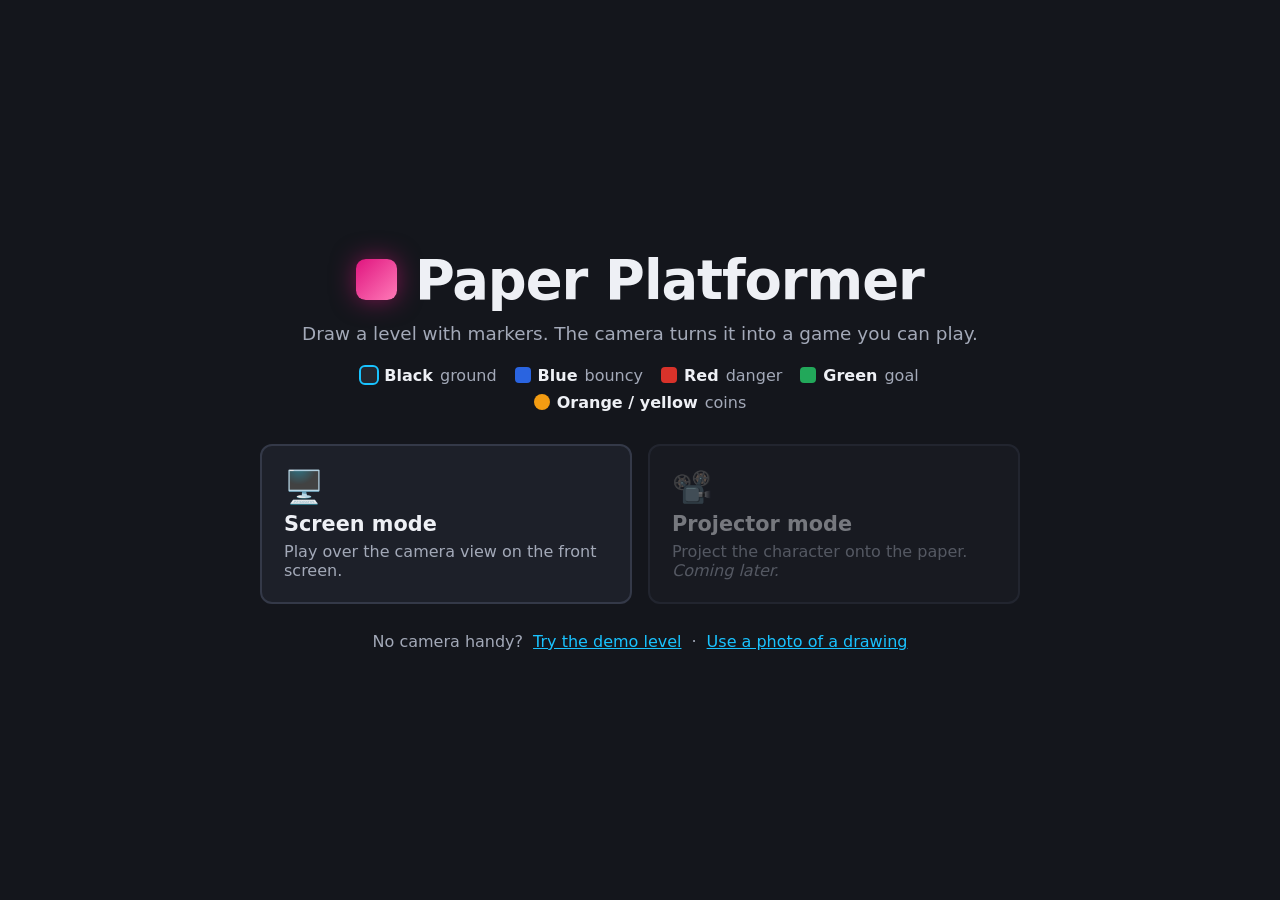
==== index.html @ e4c8898b "Teachable marker colours, lives, and camera rotate/flip - Classify colours by nearest marker hue; "T" ====
<!doctype html>
<html lang="en">
<head>
  <meta charset="utf-8">
  <meta name="viewport" content="width=device-width, initial-scale=1">
  <title>Paper Platformer</title>
  <link rel="icon" href="favicon.svg" type="image/svg+xml">
  <link rel="stylesheet" href="css/style.css">
</head>
<body>

  <!-- ============ START ============ -->
  <section id="start" class="screen active" aria-labelledby="title">
    <div class="start-inner">
      <h1 id="title"><span class="logo" aria-hidden="true"></span> Paper Platformer</h1>
      <p class="lede">Draw a level with markers. The camera turns it into a game you can play.</p>

      <ul class="legend" aria-label="Marker colour key">
        <li><span class="chip solid"></span><b>Black</b> ground</li>
        <li><span class="chip bouncy"></span><b>Blue</b> bouncy</li>
        <li><span class="chip hazard"></span><b>Red</b> danger</li>
        <li><span class="chip goal"></span><b>Green</b> goal</li>
        <li><span class="chip coin"></span><b>Orange / yellow</b> coins</li>
      </ul>

      <div class="mode-cards">
        <button class="mode-card" id="btn-screen">
          <span class="mode-icon" aria-hidden="true">🖥️</span>
          <span class="mode-name">Screen mode</span>
          <span class="mode-desc">Play over the camera view on the front screen.</span>
        </button>
        <button class="mode-card" disabled aria-disabled="true">
          <span class="mode-icon" aria-hidden="true">📽️</span>
          <span class="mode-name">Projector mode</span>
          <span class="mode-desc">Project the character onto the paper. <em>Coming later.</em></span>
        </button>
      </div>

      <div class="alt-sources">
        <span>No camera handy?</span>
        <button class="link" id="btn-demo">Try the demo level</button>
        <span aria-hidden="true">·</span>
        <label class="link" for="photo-input" tabindex="0">Use a photo of a drawing</label>
        <input type="file" id="photo-input" accept="image/*" hidden>
      </div>
    </div>
  </section>

  <!-- ============ SETUP ============ -->
  <section id="setup" class="screen" aria-label="Setup">
    <div class="setup-preview">
      <canvas id="setup-canvas" aria-label="Camera preview. Click the four corners of the paper."></canvas>
      <video id="video" playsinline muted hidden></video>
    </div>
    <aside class="setup-panel">
      <button class="link back" data-goto="start">← Back</button>
      <h2>Set up</h2>

      <div class="step" id="step-camera">
        <h3><span class="num">1</span> Camera</h3>
        <label class="field">Camera
          <select id="camera-select"></select>
        </label>
        <p class="hint">Point the camera straight down at the paper or whiteboard. Even light, no lamp right above.</p>
        <div class="row orient" role="group" aria-label="Camera orientation">
          <button id="btn-rotate" class="secondary" title="Rotate 90°">⟳ Rotate</button>
          <button id="btn-fliph" class="secondary" aria-pressed="false" title="Mirror left–right">⇋ Flip</button>
          <button id="btn-flipv" class="secondary" aria-pressed="false" title="Flip upside down">⇵ Flip</button>
        </div>
        <p class="hint small">Make the preview match what you see when you look at the paper.</p>
        <button id="btn-lock" class="secondary">Lock colours</button>
        <p class="status" id="lock-status" role="status"></p>
      </div>

      <div class="step">
        <h3><span class="num">2</span> Corners</h3>
        <p class="hint">Click the four corners of the drawing area, in any order. Drag a dot to adjust it.</p>
        <p class="corner-count" id="corner-count" role="status">0 of 4 corners</p>
        <div class="row">
          <button id="btn-reset-corners" class="secondary">Clear corners</button>
          <button id="btn-saved-corners" class="secondary" hidden>Use last setup</button>
        </div>
      </div>

      <button id="btn-play" class="primary big" disabled>Start →</button>
    </aside>
  </section>

  <!-- ============ GAME ============ -->
  <section id="play" class="screen" aria-label="Game">
    <div class="stage" id="stage">
      <canvas id="game-canvas" aria-label="Game. In build mode, click to move the start flag."></canvas>
      <div class="toast" id="toast" role="status" aria-live="polite"></div>

      <div class="win" id="win" hidden>
        <div class="win-card" role="dialog" aria-labelledby="win-title">
          <h2 id="win-title">Level complete! 🎉</h2>
          <p class="win-stats" id="win-stats"></p>
          <div class="row center">
            <button id="btn-again" class="primary">↻ <span id="btn-again-label">Play again</span></button>
            <button id="btn-tobuild" class="secondary">✎ Change the level</button>
          </div>
        </div>
      </div>
    </div>

    <div class="toolbar" id="toolbar">
      <button id="btn-mode" class="primary run" title="Enter">▶ Play</button>
      <button id="btn-restart" class="secondary" title="R" hidden>↻ Restart</button>
      <span class="mode-pill" id="mode-pill">BUILD</span>
      <span class="hint-inline" id="hint-inline">Draw, then press Play. Click the paper to move the start flag.</span>

      <div class="spacer"></div>

      <ul class="legend mini" id="legend-mini" aria-label="Detected">
        <li title="Ground"><span class="chip solid"></span><span id="n-solid">0</span></li>
        <li title="Bouncy"><span class="chip bouncy"></span><span id="n-bouncy">0</span></li>
        <li title="Danger"><span class="chip hazard"></span><span id="n-hazard">0</span></li>
        <li title="Goal"><span class="chip goal"></span><span id="n-goal">0</span></li>
        <li title="Coins"><span class="chip coin"></span><span id="n-coin">0</span></li>
      </ul>

      <details class="tune">
        <summary>Tune</summary>
        <div class="tune-panel">
          <label class="slider" title="How dark a line must be to count as ground">Black ink
            <input type="range" id="sens" min="0.4" max="0.9" step="0.01" value="0.62">
          </label>
          <label class="slider" title="How strong a colour must be to count">Colour
            <input type="range" id="sat" min="0.15" max="0.6" step="0.01" value="0.3">
          </label>
          <label class="slider" title="Join small breaks in hand-drawn lines">Join gaps
            <input type="range" id="gap" min="0" max="4" step="1" value="1">
          </label>
          <label class="slider">Lives
            <select id="lives">
              <option value="3" selected>3</option>
              <option value="5">5</option>
              <option value="Infinity">Unlimited</option>
            </select>
          </label>
          <div class="teach">
            <p class="teach-title">Teach colours</p>
            <p class="hint small">Pick a colour, then click something drawn in that marker.</p>
            <div class="teach-grid">
              <button class="secondary teach-btn" data-type="hazard"><span class="chip" data-chip="hazard"></span>Danger</button>
              <button class="secondary teach-btn" data-type="coin"><span class="chip" data-chip="coin"></span>Coins</button>
              <button class="secondary teach-btn" data-type="goal"><span class="chip" data-chip="goal"></span>Goal</button>
              <button class="secondary teach-btn" data-type="bouncy"><span class="chip" data-chip="bouncy"></span>Bouncy</button>
            </div>
            <button class="link" id="btn-reset-colours">Reset to standard colours</button>
          </div>
        </div>
      </details>
      <button id="btn-view" class="secondary" title="C">View: Camera</button>
      <button id="btn-sound" class="secondary" aria-pressed="true" title="M">🔊</button>
      <button id="btn-recal" class="secondary">Recalibrate</button>
      <button id="btn-full" class="secondary" title="F" aria-label="Fullscreen">⛶</button>
    </div>
  </section>

  <script type="module" src="js/main.js"></script>
</body>
</html>
---- css/style.css ----
:root {
  --bg: #14161c;
  --panel: #1d2029;
  --panel-2: #262a35;
  --line: #343948;
  --text: #eef0f5;
  --muted: #a3a9b8;
  --accent: #19c3ff;
  --accent-ink: #032636;
  --run: #2fd27a;
  --run-ink: #052d17;
  --warn: #ffb547;
  --radius: 12px;
  font-family: system-ui, -apple-system, "Segoe UI", Roboto, sans-serif;
}

* { box-sizing: border-box; }
html, body { margin: 0; height: 100%; background: var(--bg); color: var(--text); }
body { overflow: hidden; }

button, select, input { font: inherit; color: inherit; }
button { cursor: pointer; border: 0; border-radius: 10px; padding: 0.6em 1em; background: var(--panel-2); }
button:disabled { opacity: 0.45; cursor: not-allowed; }
button:focus-visible, select:focus-visible, input:focus-visible, label.link:focus-visible {
  outline: 3px solid var(--accent); outline-offset: 2px;
}
.primary { background: var(--accent); color: var(--accent-ink); font-weight: 700; }
.secondary { background: var(--panel-2); border: 1px solid var(--line); }
.secondary:hover:not(:disabled) { border-color: var(--muted); }
.big { width: 100%; padding: 0.9em; font-size: 1.1rem; }
.link { background: none; padding: 0; color: var(--accent); text-decoration: underline; cursor: pointer; }

.screen { display: none; height: 100%; }
.screen.active { display: flex; }

/* ---------- start ---------- */
#start { align-items: center; justify-content: center; padding: 24px 16px; }
.start-inner { max-width: 760px; width: 100%; text-align: center; }
h1 { font-size: clamp(2rem, 5vw, 3.4rem); margin: 0 0 0.2em; letter-spacing: -0.02em; }
.logo {
  display: inline-block; width: 0.75em; height: 0.75em; vertical-align: -0.02em; border-radius: 0.18em;
  background: linear-gradient(135deg, #e0157f, #ff7ab8); box-shadow: 0 0 24px #e0157f88;
}
.lede { color: var(--muted); font-size: 1.15rem; margin: 0 0 1.2em; }
.mode-cards { display: grid; grid-template-columns: repeat(auto-fit, minmax(240px, 1fr)); gap: 16px; }
.mode-card {
  display: flex; flex-direction: column; align-items: flex-start; gap: 6px; text-align: left;
  padding: 22px; background: var(--panel); border: 2px solid var(--line); border-radius: var(--radius);
}
.mode-card:hover:not(:disabled) { border-color: var(--accent); }
.mode-icon { font-size: 2rem; }
.mode-name { font-size: 1.3rem; font-weight: 700; }
.mode-desc { color: var(--muted); }
.alt-sources { margin-top: 28px; color: var(--muted); display: flex; gap: 10px; justify-content: center; flex-wrap: wrap; }

/* ---------- setup ---------- */
#setup { flex-direction: row; }
.setup-preview { flex: 1; display: flex; align-items: center; justify-content: center; padding: 16px; min-width: 0; }
#setup-canvas { max-width: 100%; max-height: 100%; border-radius: 8px; cursor: crosshair; background: #000; }
.setup-panel {
  width: 340px; flex-shrink: 0; background: var(--panel); border-left: 1px solid var(--line);
  padding: 20px; overflow-y: auto; display: flex; flex-direction: column; gap: 14px;
}
.setup-panel h2 { margin: 0; }
.back { align-self: flex-start; }
.step { background: var(--panel-2); border-radius: var(--radius); padding: 14px; }
.step h3 { margin: 0 0 8px; font-size: 1rem; display: flex; align-items: center; gap: 8px; }
.num { display: inline-grid; place-items: center; width: 24px; height: 24px; border-radius: 50%;
  background: var(--accent); color: var(--accent-ink); font-size: 0.85rem; }
.hint { color: var(--muted); font-size: 0.92rem; margin: 6px 0 10px; }
.field { display: flex; flex-direction: column; gap: 4px; font-size: 0.9rem; color: var(--muted); }
select { background: var(--bg); border: 1px solid var(--line); border-radius: 8px; padding: 0.5em; }
.status { font-size: 0.88rem; color: var(--muted); min-height: 1.2em; margin: 8px 0 0; }
.status.ok { color: var(--run); }
.status.warn { color: var(--warn); }
.corner-count { font-weight: 700; margin: 0 0 10px; }
.row { display: flex; gap: 8px; flex-wrap: wrap; }
#btn-play { margin-top: auto; }

@media (max-width: 800px) {
  #setup { flex-direction: column; }
  .setup-panel { width: 100%; border-left: 0; border-top: 1px solid var(--line); max-height: 50%; }
}

/* ---------- play ---------- */
#play { flex-direction: column; }
.stage { flex: 1; position: relative; min-height: 0; display: flex; align-items: center; justify-content: center; }
#game-canvas { display: block; cursor: crosshair; }
.toast {
  position: absolute; top: 20px; left: 50%; transform: translateX(-50%);
  background: #000c; color: #fff; padding: 10px 18px; border-radius: 999px; font-size: 1.15rem;
  opacity: 0; transition: opacity 0.25s; pointer-events: none;
}
.toast.show { opacity: 1; }

.toolbar {
  display: flex; align-items: center; gap: 10px; flex-wrap: wrap;
  padding: 10px 14px; background: var(--panel); border-top: 1px solid var(--line);
  transition: opacity 0.3s;
}
.toolbar.hidden { opacity: 0; pointer-events: none; }
.run { min-width: 120px; font-size: 1.1rem; background: var(--run); color: var(--run-ink); }
.run.stop { background: var(--warn); color: #3a2500; }
.mode-pill { font-weight: 800; font-size: 0.8rem; letter-spacing: 0.1em; padding: 4px 10px; border-radius: 999px;
  background: var(--accent); color: var(--accent-ink); }
.mode-pill.running { background: var(--run); color: var(--run-ink); }
.shape-count { color: var(--muted); font-size: 0.92rem; }
.spacer { flex: 1; }
.slider { display: flex; align-items: center; gap: 6px; color: var(--muted); font-size: 0.9rem; }
.slider input { width: 110px; accent-color: var(--accent); }

:fullscreen .toolbar { position: absolute; bottom: 0; left: 0; right: 0; background: #1d2029e6; }

/* ---------- colour key ---------- */
.legend { list-style: none; padding: 0; margin: 0 0 2em; display: flex; flex-wrap: wrap; gap: 8px 18px; justify-content: center; }
.legend li { display: flex; align-items: center; gap: 7px; color: var(--muted); }
.legend b { color: var(--text); }
.chip { width: 16px; height: 16px; border-radius: 4px; display: inline-block; flex-shrink: 0; }
.chip.solid { background: #23262e; outline: 2px solid #19c3ff; }
.chip.bouncy { background: #2a64e0; }
.chip.hazard { background: #d8322a; }
.chip.goal { background: #22a85a; }
.chip.coin { background: #f39c12; border-radius: 50%; }
.legend.mini { margin: 0; gap: 10px; }
.legend.mini li { font-variant-numeric: tabular-nums; font-size: 0.9rem; }
.legend.mini .chip { width: 12px; height: 12px; }

.hint-inline { color: var(--muted); font-size: 0.9rem; }
.tune { position: relative; }
.tune summary { cursor: pointer; list-style: none; padding: 0.6em 1em; border: 1px solid var(--line); border-radius: 10px; background: var(--panel-2); }
.tune summary::-webkit-details-marker { display: none; }
.tune-panel { position: absolute; bottom: calc(100% + 8px); right: 0; background: var(--panel); border: 1px solid var(--line);
  border-radius: var(--radius); padding: 14px; display: flex; flex-direction: column; gap: 12px; z-index: 5; min-width: 260px; }
.tune-panel .slider { justify-content: space-between; }

/* ---------- win card ---------- */
.win { position: absolute; inset: 0; display: grid; place-items: center; background: #0006; }
.win[hidden] { display: none; }
.win-card { background: var(--panel); border: 2px solid #2ecc71; border-radius: 18px; padding: 26px 30px; text-align: center;
  box-shadow: 0 10px 50px #0008; max-width: 90%; animation: pop 0.35s cubic-bezier(.2,1.6,.4,1); }
.win-card h2 { margin: 0 0 8px; font-size: 2rem; }
.win-stats { color: var(--muted); font-size: 1.15rem; margin: 0 0 18px; }
.row.center { justify-content: center; }
@keyframes pop { from { transform: scale(0.6); opacity: 0; } to { transform: scale(1); opacity: 1; } }

@media (max-width: 1100px) { .hint-inline { display: none; } }
@media (prefers-reduced-motion: reduce) { .win-card { animation: none; } }

.hint.small { font-size: 0.82rem; margin: 6px 0 10px; }
.orient button { padding: 0.5em 0.75em; }
.orient button[aria-pressed="true"] { border-color: var(--accent); color: var(--accent); }
.tune-panel select { background: var(--bg); border: 1px solid var(--line); border-radius: 8px; padding: 0.3em 0.5em; }
.teach { border-top: 1px solid var(--line); padding-top: 10px; }
.teach-title { margin: 0; font-weight: 700; color: var(--text); font-size: 0.92rem; }
.teach-grid { display: grid; grid-template-columns: 1fr 1fr; gap: 6px; margin-bottom: 8px; }
.teach-btn { display: flex; align-items: center; gap: 6px; padding: 0.45em 0.6em; font-size: 0.88rem; }
.teach-btn.active { border-color: var(--accent); box-shadow: 0 0 0 2px var(--accent); }
.win-card.over { border-color: #ff3b30; }
#game-canvas.teaching { cursor: copy; }
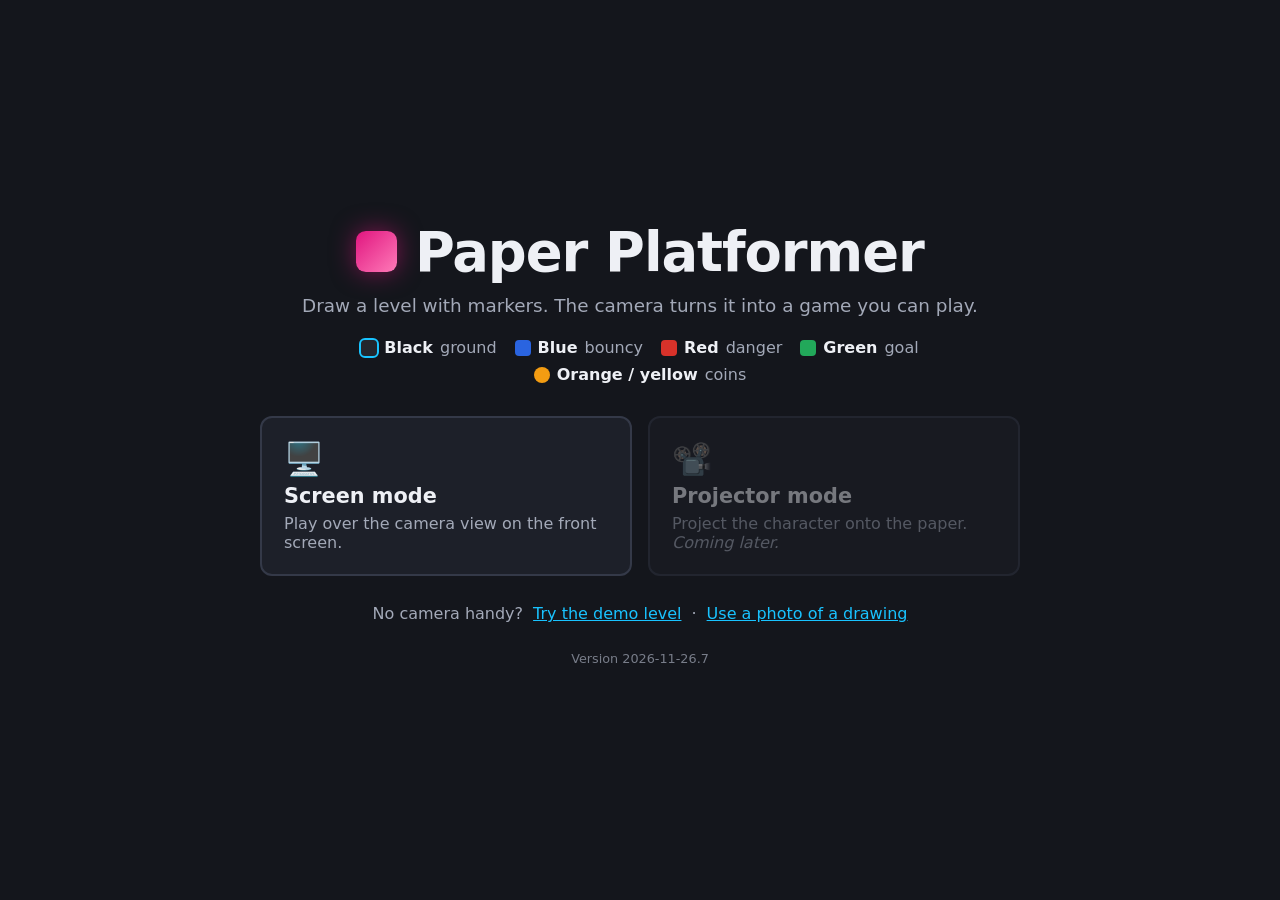
==== commit 5220fe9f: "Cap trampoline bounces at the maximum height; show version on start screen A bounce can never rise a" ====
--- a/index.html
+++ b/index.html
@@ -43,6 +43,7 @@
         <label class="link" for="photo-input" tabindex="0">Use a photo of a drawing</label>
         <input type="file" id="photo-input" accept="image/*" hidden>
       </div>
+      <p class="version" id="version"></p>
     </div>
   </section>
 
@@ -92,6 +93,27 @@
       <canvas id="game-canvas" aria-label="Game. In build mode, click to move the start flag."></canvas>
       <div class="toast" id="toast" role="status" aria-live="polite"></div>
 
+      <div class="fix-panel" id="fix-panel" hidden>
+        <p><b>Fix colours.</b> Click anything the camera got wrong, then choose what it should be.</p>
+        <p class="hint small" id="fix-count">No fixes yet.</p>
+        <div class="row">
+          <button id="btn-fix-undo" class="secondary" disabled>↶ Undo</button>
+          <button id="btn-fix-reset" class="secondary" disabled>Reset all</button>
+          <button id="btn-fix-done" class="primary">Done</button>
+        </div>
+      </div>
+
+      <div class="fix-menu" id="fix-menu" role="menu" hidden>
+        <p class="fix-menu-title" id="fix-menu-title">This should be…</p>
+        <button role="menuitem" data-type="solid"><span class="chip solid"></span>Ground</button>
+        <button role="menuitem" data-type="bouncy"><span class="chip bouncy"></span>Bouncy</button>
+        <button role="menuitem" data-type="hazard"><span class="chip hazard"></span>Danger</button>
+        <button role="menuitem" data-type="goal"><span class="chip goal"></span>Goal</button>
+        <button role="menuitem" data-type="coin"><span class="chip coin"></span>Coin</button>
+        <button role="menuitem" data-type="ignore"><span class="chip ignore"></span>Ignore (not part of the game)</button>
+        <button class="fix-cancel" data-type="cancel">Cancel</button>
+      </div>
+
       <div class="win" id="win" hidden>
         <div class="win-card" role="dialog" aria-labelledby="win-title">
           <h2 id="win-title">Level complete! 🎉</h2>
@@ -120,14 +142,15 @@
         <li title="Coins"><span class="chip coin"></span><span id="n-coin">0</span></li>
       </ul>
 
+      <button id="btn-fix" class="secondary" aria-pressed="false" title="Click mistakes to correct colours">🎨 Fix colours</button>
       <details class="tune">
         <summary>Tune</summary>
         <div class="tune-panel">
           <label class="slider" title="How dark a line must be to count as ground">Black ink
             <input type="range" id="sens" min="0.4" max="0.9" step="0.01" value="0.62">
           </label>
-          <label class="slider" title="How strong a colour must be to count">Colour
-            <input type="range" id="sat" min="0.15" max="0.6" step="0.01" value="0.3">
+          <label class="slider" title="How close a colour must be to a known marker colour">Colour match
+            <input type="range" id="match" min="35" max="130" step="1" value="70">
           </label>
           <label class="slider" title="Join small breaks in hand-drawn lines">Join gaps
             <input type="range" id="gap" min="0" max="4" step="1" value="1">
@@ -139,22 +162,11 @@
               <option value="Infinity">Unlimited</option>
             </select>
           </label>
-          <div class="teach">
-            <p class="teach-title">Teach colours</p>
-            <p class="hint small">Pick a colour, then click something drawn in that marker.</p>
-            <div class="teach-grid">
-              <button class="secondary teach-btn" data-type="hazard"><span class="chip" data-chip="hazard"></span>Danger</button>
-              <button class="secondary teach-btn" data-type="coin"><span class="chip" data-chip="coin"></span>Coins</button>
-              <button class="secondary teach-btn" data-type="goal"><span class="chip" data-chip="goal"></span>Goal</button>
-              <button class="secondary teach-btn" data-type="bouncy"><span class="chip" data-chip="bouncy"></span>Bouncy</button>
-            </div>
-            <button class="link" id="btn-reset-colours">Reset to standard colours</button>
-          </div>
         </div>
       </details>
       <button id="btn-view" class="secondary" title="C">View: Camera</button>
       <button id="btn-sound" class="secondary" aria-pressed="true" title="M">🔊</button>
-      <button id="btn-recal" class="secondary">Recalibrate</button>
+      <button id="btn-recal" class="secondary" title="Camera and corners">⚙ Setup</button>
       <button id="btn-full" class="secondary" title="F" aria-label="Fullscreen">⛶</button>
     </div>
   </section>
--- a/css/style.css
+++ b/css/style.css
@@ -143,17 +143,27 @@
 .row.center { justify-content: center; }
 @keyframes pop { from { transform: scale(0.6); opacity: 0; } to { transform: scale(1); opacity: 1; } }
 
-@media (max-width: 1100px) { .hint-inline { display: none; } }
+@media (max-width: 1500px) { .hint-inline { display: none; } }
+@media (max-width: 1100px) { .legend.mini { display: none; } }
 @media (prefers-reduced-motion: reduce) { .win-card { animation: none; } }
 
 .hint.small { font-size: 0.82rem; margin: 6px 0 10px; }
 .orient button { padding: 0.5em 0.75em; }
 .orient button[aria-pressed="true"] { border-color: var(--accent); color: var(--accent); }
 .tune-panel select { background: var(--bg); border: 1px solid var(--line); border-radius: 8px; padding: 0.3em 0.5em; }
-.teach { border-top: 1px solid var(--line); padding-top: 10px; }
-.teach-title { margin: 0; font-weight: 700; color: var(--text); font-size: 0.92rem; }
-.teach-grid { display: grid; grid-template-columns: 1fr 1fr; gap: 6px; margin-bottom: 8px; }
-.teach-btn { display: flex; align-items: center; gap: 6px; padding: 0.45em 0.6em; font-size: 0.88rem; }
-.teach-btn.active { border-color: var(--accent); box-shadow: 0 0 0 2px var(--accent); }
 .win-card.over { border-color: #ff3b30; }
-#game-canvas.teaching { cursor: copy; }
+#game-canvas.fixing { cursor: crosshair; }
+#btn-fix[aria-pressed="true"] { border-color: var(--accent); color: var(--accent); }
+.chip.ignore { background: repeating-linear-gradient(45deg, #888 0 3px, #ddd 3px 6px); }
+.fix-panel { position: absolute; top: 16px; right: 16px; width: 290px; background: var(--panel); border: 2px solid var(--accent);
+  border-radius: var(--radius); padding: 12px 14px; box-shadow: 0 8px 30px #0007; }
+.fix-panel p { margin: 0 0 6px; font-size: 0.92rem; }
+.fix-panel[hidden], .fix-menu[hidden] { display: none; }
+.fix-menu { position: absolute; z-index: 10; background: var(--panel); border: 1px solid var(--line); border-radius: var(--radius);
+  padding: 8px; display: flex; flex-direction: column; gap: 4px; min-width: 230px; box-shadow: 0 10px 40px #0009; }
+.fix-menu-title { margin: 2px 6px 6px; font-size: 0.85rem; color: var(--muted); }
+.fix-menu button { display: flex; align-items: center; gap: 10px; text-align: left; background: transparent; padding: 0.5em 0.6em; }
+.fix-menu button:hover, .fix-menu button:focus-visible { background: var(--panel-2); }
+.fix-menu button.current { outline: 1px dashed var(--muted); }
+.fix-menu .fix-cancel { color: var(--muted); justify-content: center; }
+.version { margin-top: 28px; color: var(--muted); font-size: 0.8rem; opacity: 0.7; }
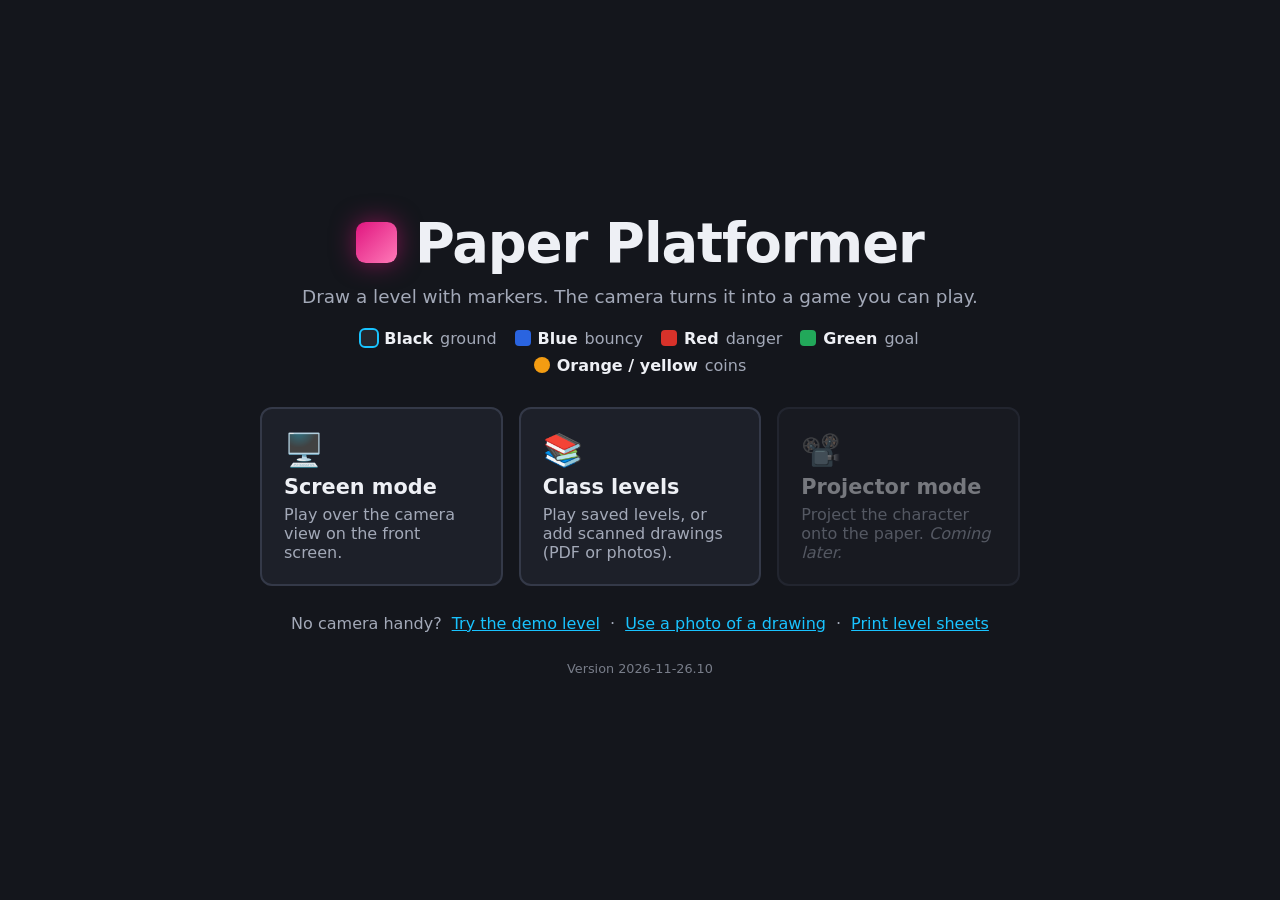
==== commit 9d460b64: "Class levels: save from the camera, add scanned PDFs and photos - Class levels library stored in the" ====
--- a/index.html
+++ b/index.html
@@ -29,6 +29,11 @@
           <span class="mode-name">Screen mode</span>
           <span class="mode-desc">Play over the camera view on the front screen.</span>
         </button>
+        <button class="mode-card" id="btn-library">
+          <span class="mode-icon" aria-hidden="true">📚</span>
+          <span class="mode-name">Class levels</span>
+          <span class="mode-desc">Play saved levels, or add scanned drawings (PDF or photos).</span>
+        </button>
         <button class="mode-card" disabled aria-disabled="true">
           <span class="mode-icon" aria-hidden="true">📽️</span>
           <span class="mode-name">Projector mode</span>
@@ -41,6 +46,8 @@
         <button class="link" id="btn-demo">Try the demo level</button>
         <span aria-hidden="true">·</span>
         <label class="link" for="photo-input" tabindex="0">Use a photo of a drawing</label>
+        <span aria-hidden="true">·</span>
+        <a class="link" href="template.html" target="_blank" rel="noopener">Print level sheets</a>
         <input type="file" id="photo-input" accept="image/*" hidden>
       </div>
       <p class="version" id="version"></p>
@@ -75,9 +82,10 @@
 
       <div class="step">
         <h3><span class="num">2</span> Corners</h3>
-        <p class="hint">Click the four corners of the drawing area, in any order. Drag a dot to adjust it.</p>
+        <p class="hint">Using the printed level sheet? Press <b>Find corner marks</b>. Otherwise click the four corners of the drawing area, in any order, and drag a dot to adjust it.</p>
         <p class="corner-count" id="corner-count" role="status">0 of 4 corners</p>
         <div class="row">
+          <button id="btn-find-marks" class="secondary" title="Use the black corner squares on the printed level sheet">🔍 Find corner marks</button>
           <button id="btn-reset-corners" class="secondary">Clear corners</button>
           <button id="btn-saved-corners" class="secondary" hidden>Use last setup</button>
         </div>
@@ -85,6 +93,30 @@
 
       <button id="btn-play" class="primary big" disabled>Start →</button>
     </aside>
+  </section>
+
+  <!-- ============ LIBRARY ============ -->
+  <section id="library" class="screen" aria-labelledby="lib-title">
+    <div class="lib-inner">
+      <header class="lib-head">
+        <button class="link back" data-goto="start">← Back</button>
+        <h2 id="lib-title">Class levels</h2>
+        <div class="lib-actions">
+          <label class="primary btn" for="scan-input" tabindex="0">＋ Add scans (PDF or photos)</label>
+          <input type="file" id="scan-input" accept="application/pdf,image/*" multiple hidden>
+          <a class="secondary btn" href="template.html" target="_blank" rel="noopener">🖨 Print level sheets</a>
+          <button id="btn-export" class="secondary">⬇ Export library</button>
+          <label class="secondary btn" for="lib-file-input" tabindex="0">⬆ Import library file</label>
+          <input type="file" id="lib-file-input" accept=".json,application/json" hidden>
+        </div>
+      </header>
+      <p class="lib-note">Levels are saved in this browser on this computer. Use <b>Export library</b> to copy them to Google Drive or Classroom, and <b>Import library file</b> on another computer.</p>
+      <div class="lib-empty" id="lib-empty" hidden>
+        <p><b>No levels yet.</b></p>
+        <p>Save a level from the camera (the 💾 <b>Save level</b> button while building), or add scans: print the level sheets, let the class draw, scan the pile on the photocopier as one PDF, and add it here.</p>
+      </div>
+      <ul class="lib-grid" id="lib-grid"></ul>
+    </div>
   </section>
 
   <!-- ============ GAME ============ -->
@@ -130,6 +162,11 @@
       <button id="btn-mode" class="primary run" title="Enter">▶ Play</button>
       <button id="btn-restart" class="secondary" title="R" hidden>↻ Restart</button>
       <span class="mode-pill" id="mode-pill">BUILD</span>
+      <div class="level-nav" id="level-nav" hidden>
+        <button id="btn-prev-level" class="secondary" title="Previous level (PageUp)" aria-label="Previous level">◀</button>
+        <span class="level-name" id="level-name"></span>
+        <button id="btn-next-level" class="secondary" title="Next level (PageDown)" aria-label="Next level">▶</button>
+      </div>
       <span class="hint-inline" id="hint-inline">Draw, then press Play. Click the paper to move the start flag.</span>
 
       <div class="spacer"></div>
@@ -142,6 +179,8 @@
         <li title="Coins"><span class="chip coin"></span><span id="n-coin">0</span></li>
       </ul>
 
+      <button id="btn-save" class="secondary" title="Save this level to Class levels">💾 Save</button>
+      <button id="btn-levels" class="secondary" title="Class levels">📚</button>
       <button id="btn-fix" class="secondary" aria-pressed="false" title="Click mistakes to correct colours">🎨 Fix colours</button>
       <details class="tune">
         <summary>Tune</summary>
@@ -171,6 +210,33 @@
     </div>
   </section>
 
+  <!-- Save level dialog -->
+  <dialog id="save-dialog" class="dlg">
+    <form method="dialog" id="save-form">
+      <h2>Save level</h2>
+      <label class="field">Level name (e.g. the student's name)
+        <input type="text" id="save-name" maxlength="80" required autocomplete="off">
+      </label>
+      <p class="hint small">Saves the drawing and the start flag to Class levels on this computer.</p>
+      <div class="row end">
+        <button value="cancel" class="secondary" formnovalidate>Cancel</button>
+        <button value="new" id="save-as-new" class="secondary" hidden>Save as new</button>
+        <button value="save" id="save-ok" class="primary">Save</button>
+      </div>
+    </form>
+  </dialog>
+
+  <!-- Import review -->
+  <dialog id="import-dialog" class="dlg wide">
+    <h2>Add scanned levels</h2>
+    <p class="hint" id="import-status" role="status">Reading files…</p>
+    <ul class="import-list" id="import-list"></ul>
+    <div class="row end">
+      <button id="import-cancel" class="secondary">Cancel</button>
+      <button id="import-ok" class="primary" disabled>Add levels</button>
+    </div>
+  </dialog>
+
   <script type="module" src="js/main.js"></script>
 </body>
 </html>
--- a/css/style.css
+++ b/css/style.css
@@ -15,6 +15,7 @@
 }
 
 * { box-sizing: border-box; }
+[hidden] { display: none !important; }
 html, body { margin: 0; height: 100%; background: var(--bg); color: var(--text); }
 body { overflow: hidden; }
 
@@ -144,7 +145,8 @@
 @keyframes pop { from { transform: scale(0.6); opacity: 0; } to { transform: scale(1); opacity: 1; } }
 
 @media (max-width: 1500px) { .hint-inline { display: none; } }
-@media (max-width: 1100px) { .legend.mini { display: none; } }
+@media (max-width: 1450px) { .legend.mini { display: none; } }
+@media (max-width: 1100px) { .level-name { max-width: 120px; } }
 @media (prefers-reduced-motion: reduce) { .win-card { animation: none; } }
 
 .hint.small { font-size: 0.82rem; margin: 6px 0 10px; }
@@ -167,3 +169,48 @@
 .fix-menu button.current { outline: 1px dashed var(--muted); }
 .fix-menu .fix-cancel { color: var(--muted); justify-content: center; }
 .version { margin-top: 28px; color: var(--muted); font-size: 0.8rem; opacity: 0.7; }
+
+/* ---------- library ---------- */
+#library { overflow-y: auto; }
+.lib-inner { max-width: 1200px; margin: 0 auto; padding: 20px 16px 40px; width: 100%; }
+.lib-head { display: flex; align-items: center; gap: 16px; flex-wrap: wrap; }
+.lib-head h2 { margin: 0; font-size: 1.6rem; }
+.lib-actions { display: flex; gap: 8px; flex-wrap: wrap; margin-left: auto; }
+.btn { display: inline-flex; align-items: center; border-radius: 10px; padding: 0.6em 1em; cursor: pointer; text-decoration: none; color: inherit; font-size: 1rem; }
+.btn.primary { color: var(--accent-ink); }
+.lib-note { color: var(--muted); font-size: 0.92rem; margin: 12px 0 18px; }
+.lib-empty { background: var(--panel); border: 1px dashed var(--line); border-radius: var(--radius); padding: 18px 20px; color: var(--muted); }
+.lib-empty b { color: var(--text); }
+.lib-grid { list-style: none; padding: 0; margin: 0; display: grid; grid-template-columns: repeat(auto-fill, minmax(240px, 1fr)); gap: 14px; }
+.lib-card { background: var(--panel); border: 1px solid var(--line); border-radius: var(--radius); overflow: hidden; display: flex; flex-direction: column; }
+.lib-card .thumb { aspect-ratio: 1000 / 707; background: #fff; cursor: pointer; border: 0; padding: 0; border-radius: 0; display: block; width: 100%; }
+.lib-card .thumb img { width: 100%; height: 100%; object-fit: cover; display: block; }
+.lib-card .meta { padding: 10px 12px 4px; }
+.lib-card .name { font-weight: 700; overflow-wrap: anywhere; }
+.lib-card .date { color: var(--muted); font-size: 0.82rem; }
+.lib-card .acts { display: flex; gap: 6px; padding: 8px 12px 12px; margin-top: auto; }
+.lib-card .acts button { padding: 0.45em 0.7em; font-size: 0.9rem; }
+.lib-card .acts .play { flex: 1; }
+
+.level-nav { display: flex; align-items: center; gap: 6px; }
+.level-nav[hidden] { display: none; }
+.level-nav button { padding: 0.45em 0.7em; }
+.level-name { font-weight: 700; max-width: 220px; overflow: hidden; text-overflow: ellipsis; white-space: nowrap; }
+
+/* ---------- dialogs ---------- */
+.dlg { background: var(--panel); color: var(--text); border: 1px solid var(--line); border-radius: 16px; padding: 20px 22px; width: min(440px, 92vw); }
+.dlg.wide { width: min(980px, 94vw); max-height: 90vh; }
+.dlg::backdrop { background: #0009; }
+.dlg h2 { margin: 0 0 12px; }
+.dlg input[type="text"] { background: var(--bg); border: 1px solid var(--line); border-radius: 8px; padding: 0.55em 0.7em; color: var(--text); font-size: 1rem; }
+.row.end { justify-content: flex-end; margin-top: 14px; }
+.import-list { list-style: none; padding: 0; margin: 0; display: grid; grid-template-columns: repeat(auto-fill, minmax(220px, 1fr)); gap: 12px; max-height: 60vh; overflow-y: auto; }
+.import-item { background: var(--panel-2); border: 1px solid var(--line); border-radius: var(--radius); padding: 8px; display: flex; flex-direction: column; gap: 6px; }
+.import-item.skip { opacity: 0.45; }
+.import-item canvas { width: 100%; aspect-ratio: 1000 / 707; background: #fff; border-radius: 6px; display: block; }
+.import-item input[type="text"] { width: 100%; font-size: 0.92rem; padding: 0.4em 0.5em; }
+.import-item .badge { font-size: 0.8rem; color: var(--run); }
+.import-item .badge.warn { color: var(--warn); }
+.import-item .row { gap: 6px; }
+.import-item .row button, .import-item .row label { font-size: 0.85rem; padding: 0.35em 0.6em; }
+.import-item label.inc { display: flex; align-items: center; gap: 6px; color: var(--muted); margin-left: auto; }
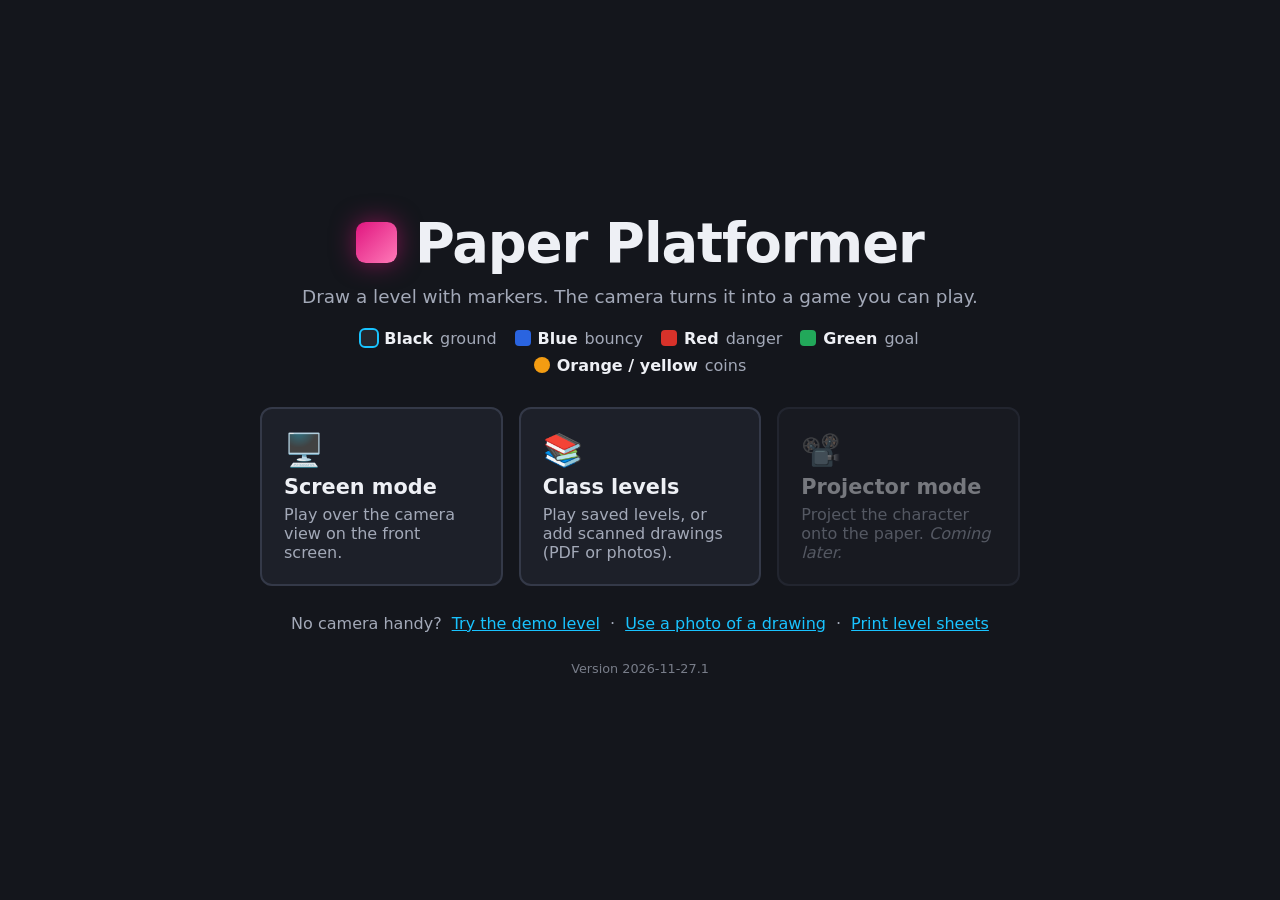
==== commit 0f0b88f9: "Phones and tablets: on-screen D-pad and A/B buttons, responsive layout - Touch controls with multi-t" ====
--- a/index.html
+++ b/index.html
@@ -2,9 +2,14 @@
 <html lang="en">
 <head>
   <meta charset="utf-8">
-  <meta name="viewport" content="width=device-width, initial-scale=1">
+  <meta name="viewport" content="width=device-width, initial-scale=1, viewport-fit=cover">
+  <meta name="theme-color" content="#14161c">
+  <meta name="mobile-web-app-capable" content="yes">
+  <meta name="apple-mobile-web-app-capable" content="yes">
+  <meta name="apple-mobile-web-app-status-bar-style" content="black-translucent">
   <title>Paper Platformer</title>
   <link rel="icon" href="favicon.svg" type="image/svg+xml">
+  <link rel="manifest" href="manifest.webmanifest">
   <link rel="stylesheet" href="css/style.css">
 </head>
 <body>
@@ -125,6 +130,19 @@
       <canvas id="game-canvas" aria-label="Game. In build mode, click to move the start flag."></canvas>
       <div class="toast" id="toast" role="status" aria-live="polite"></div>
 
+      <!-- On-screen controls for phones, tablets and touch panels -->
+      <div class="touch" id="touch" aria-hidden="true">
+        <div class="dpad" id="dpad">
+          <span class="dp up">▲</span><span class="dp left">◀</span>
+          <span class="dp right">▶</span><span class="dp down">▼</span>
+          <span class="thumb" id="dpad-thumb"></span>
+        </div>
+        <div class="ab">
+          <button class="tbtn b" id="tb-b" tabindex="-1">B</button>
+          <button class="tbtn a" id="tb-a" tabindex="-1">A</button>
+        </div>
+      </div>
+
       <div class="fix-panel" id="fix-panel" hidden>
         <p><b>Fix colours.</b> Click anything the camera got wrong, then choose what it should be.</p>
         <p class="hint small" id="fix-count">No fixes yet.</p>
@@ -170,7 +188,9 @@
       <span class="hint-inline" id="hint-inline">Draw, then press Play. Click the paper to move the start flag.</span>
 
       <div class="spacer"></div>
-
+      <button id="btn-menu" class="secondary menu-btn" aria-expanded="false" aria-controls="tools">☰ Menu</button>
+
+      <div class="tools" id="tools">
       <ul class="legend mini" id="legend-mini" aria-label="Detected">
         <li title="Ground"><span class="chip solid"></span><span id="n-solid">0</span></li>
         <li title="Bouncy"><span class="chip bouncy"></span><span id="n-bouncy">0</span></li>
@@ -180,7 +200,7 @@
       </ul>
 
       <button id="btn-save" class="secondary" title="Save this level to Class levels">💾 Save</button>
-      <button id="btn-levels" class="secondary" title="Class levels">📚</button>
+      <button id="btn-levels" class="secondary" title="Class levels">📚<span class="lbl"> Class levels</span></button>
       <button id="btn-fix" class="secondary" aria-pressed="false" title="Click mistakes to correct colours">🎨 Fix colours</button>
       <details class="tune">
         <summary>Tune</summary>
@@ -194,6 +214,13 @@
           <label class="slider" title="Join small breaks in hand-drawn lines">Join gaps
             <input type="range" id="gap" min="0" max="4" step="1" value="1">
           </label>
+          <label class="slider">Touch controls
+            <select id="touch-mode">
+              <option value="auto" selected>Auto</option>
+              <option value="on">On</option>
+              <option value="off">Off</option>
+            </select>
+          </label>
           <label class="slider">Lives
             <select id="lives">
               <option value="3" selected>3</option>
@@ -204,9 +231,10 @@
         </div>
       </details>
       <button id="btn-view" class="secondary" title="C">View: Camera</button>
-      <button id="btn-sound" class="secondary" aria-pressed="true" title="M">🔊</button>
+      <button id="btn-sound" class="secondary" aria-pressed="true" title="M"><span id="sound-icon">🔊</span><span class="lbl"> Sound</span></button>
       <button id="btn-recal" class="secondary" title="Camera and corners">⚙ Setup</button>
-      <button id="btn-full" class="secondary" title="F" aria-label="Fullscreen">⛶</button>
+      <button id="btn-full" class="secondary" title="F" aria-label="Fullscreen">⛶<span class="lbl"> Fullscreen</span></button>
+      </div>
     </div>
   </section>
 
--- a/css/style.css
+++ b/css/style.css
@@ -17,7 +17,7 @@
 * { box-sizing: border-box; }
 [hidden] { display: none !important; }
 html, body { margin: 0; height: 100%; background: var(--bg); color: var(--text); }
-body { overflow: hidden; }
+body { overflow: hidden; height: 100dvh; -webkit-tap-highlight-color: transparent; }
 
 button, select, input { font: inherit; color: inherit; }
 button { cursor: pointer; border: 0; border-radius: 10px; padding: 0.6em 1em; background: var(--panel-2); }
@@ -35,8 +35,8 @@
 .screen.active { display: flex; }
 
 /* ---------- start ---------- */
-#start { align-items: center; justify-content: center; padding: 24px 16px; }
-.start-inner { max-width: 760px; width: 100%; text-align: center; }
+#start { overflow-y: auto; padding: max(24px, env(safe-area-inset-top)) max(16px, env(safe-area-inset-right)) max(24px, env(safe-area-inset-bottom)) max(16px, env(safe-area-inset-left)); }
+.start-inner { max-width: 760px; width: 100%; text-align: center; margin: auto; }
 h1 { font-size: clamp(2rem, 5vw, 3.4rem); margin: 0 0 0.2em; letter-spacing: -0.02em; }
 .logo {
   display: inline-block; width: 0.75em; height: 0.75em; vertical-align: -0.02em; border-radius: 0.18em;
@@ -57,7 +57,7 @@
 /* ---------- setup ---------- */
 #setup { flex-direction: row; }
 .setup-preview { flex: 1; display: flex; align-items: center; justify-content: center; padding: 16px; min-width: 0; }
-#setup-canvas { max-width: 100%; max-height: 100%; border-radius: 8px; cursor: crosshair; background: #000; }
+#setup-canvas { max-width: 100%; max-height: 100%; border-radius: 8px; cursor: crosshair; background: #000; touch-action: none; }
 .setup-panel {
   width: 340px; flex-shrink: 0; background: var(--panel); border-left: 1px solid var(--line);
   padding: 20px; overflow-y: auto; display: flex; flex-direction: column; gap: 14px;
@@ -86,7 +86,7 @@
 /* ---------- play ---------- */
 #play { flex-direction: column; }
 .stage { flex: 1; position: relative; min-height: 0; display: flex; align-items: center; justify-content: center; }
-#game-canvas { display: block; cursor: crosshair; }
+#game-canvas { display: block; cursor: crosshair; touch-action: none; -webkit-user-select: none; user-select: none; }
 .toast {
   position: absolute; top: 20px; left: 50%; transform: translateX(-50%);
   background: #000c; color: #fff; padding: 10px 18px; border-radius: 999px; font-size: 1.15rem;
@@ -95,10 +95,14 @@
 .toast.show { opacity: 1; }
 
 .toolbar {
-  display: flex; align-items: center; gap: 10px; flex-wrap: wrap;
-  padding: 10px 14px; background: var(--panel); border-top: 1px solid var(--line);
+  display: flex; align-items: center; gap: 10px; flex-wrap: wrap; position: relative;
+  padding: 10px max(14px, env(safe-area-inset-right)) max(10px, env(safe-area-inset-bottom)) max(14px, env(safe-area-inset-left));
+  background: var(--panel); border-top: 1px solid var(--line);
   transition: opacity 0.3s;
 }
+.tools { display: contents; }
+.lbl { display: none; }
+.menu-btn { display: none; }
 .toolbar.hidden { opacity: 0; pointer-events: none; }
 .run { min-width: 120px; font-size: 1.1rem; background: var(--run); color: var(--run-ink); }
 .run.stop { background: var(--warn); color: #3a2500; }
@@ -214,3 +218,59 @@
 .import-item .row { gap: 6px; }
 .import-item .row button, .import-item .row label { font-size: 0.85rem; padding: 0.35em 0.6em; }
 .import-item label.inc { display: flex; align-items: center; gap: 6px; color: var(--muted); margin-left: auto; }
+
+/* ---------- touch controls ---------- */
+.touch { position: absolute; inset: 0; pointer-events: none; display: none; z-index: 6; }
+#play.touch-on.playing .touch { display: block; }
+.touch .dpad, .touch .ab { pointer-events: auto; position: absolute; touch-action: none;
+  -webkit-user-select: none; user-select: none; -webkit-touch-callout: none; }
+.dpad { width: var(--dpad, 150px); height: var(--dpad, 150px); border-radius: 50%;
+  background: rgba(20, 22, 28, 0.55); border: 2px solid rgba(255, 255, 255, 0.25);
+  left: max(16px, env(safe-area-inset-left)); bottom: 16px; }
+.dp { position: absolute; color: rgba(255, 255, 255, 0.7); font-size: calc(var(--dpad, 150px) * 0.15); line-height: 1;
+  transform: translate(-50%, -50%); transition: color 0.08s, transform 0.08s; }
+.dp.up { left: 50%; top: 17%; } .dp.down { left: 50%; top: 83%; }
+.dp.left { left: 17%; top: 50%; } .dp.right { left: 83%; top: 50%; }
+.dp.on { color: #fff; transform: translate(-50%, -50%) scale(1.3); }
+.dpad .thumb { position: absolute; left: 50%; top: 50%; width: 38%; height: 38%; border-radius: 50%;
+  background: rgba(255, 255, 255, 0.22); border: 2px solid rgba(255, 255, 255, 0.45); transform: translate(-50%, -50%); }
+.ab { right: max(16px, env(safe-area-inset-right)); bottom: 16px; width: calc(var(--btn, 76px) * 2.2); height: calc(var(--btn, 76px) * 1.9); }
+.tbtn { position: absolute; width: var(--btn, 76px); height: var(--btn, 76px); border-radius: 50%; padding: 0;
+  font-size: calc(var(--btn, 76px) * 0.36); font-weight: 800; color: #fff; touch-action: none;
+  border: 2px solid rgba(255, 255, 255, 0.4); box-shadow: 0 4px 12px #0006; }
+.tbtn.a { right: 0; top: 0; background: rgba(224, 21, 127, 0.8); }
+.tbtn.b { left: 0; bottom: 0; background: rgba(58, 123, 255, 0.75); }
+.tbtn.on { transform: scale(0.92); filter: brightness(1.3); }
+/* Side layout (landscape): controls centred in the space beside the level */
+.stage.touch-side .dpad, .stage.touch-side .ab { bottom: auto; top: 58%; transform: translateY(-50%); }
+
+/* ---------- small and touch screens ---------- */
+@media (max-width: 1000px), (pointer: coarse) and (max-width: 1400px) {
+  .menu-btn { display: inline-flex; }
+  .mode-pill, .hint-inline { display: none; }
+  .tools {
+    display: none; position: absolute; right: max(10px, env(safe-area-inset-right)); bottom: calc(100% + 8px); z-index: 20;
+    flex-direction: column; align-items: stretch; gap: 8px; min-width: 240px; max-height: 70dvh; overflow-y: auto;
+    background: var(--panel); border: 1px solid var(--line); border-radius: var(--radius); padding: 10px; box-shadow: 0 10px 40px #0009;
+  }
+  .toolbar.open .tools { display: flex; }
+  .tools > button, .tools .tune summary { text-align: left; }
+  .tools .lbl { display: inline; }
+  .tools .legend.mini { display: flex !important; justify-content: space-between; padding: 4px 6px; }
+  .tune-panel { position: static; margin-top: 8px; min-width: 0; }
+  .level-name { max-width: 34vw; }
+}
+@media (pointer: coarse) {
+  button, .tune summary, select { min-height: 44px; }
+  .toolbar { gap: 8px; }
+  .run { min-width: 96px; }
+}
+@media (max-width: 560px) {
+  .run { min-width: 0; }
+  .level-nav button { padding: 0.45em 0.55em; }
+  .lib-actions { margin-left: 0; }
+  .lib-head h2 { font-size: 1.3rem; }
+  .fix-panel { left: 10px; right: 10px; width: auto; }
+  .win-card { padding: 20px 18px; }
+  .win-card h2 { font-size: 1.5rem; }
+}
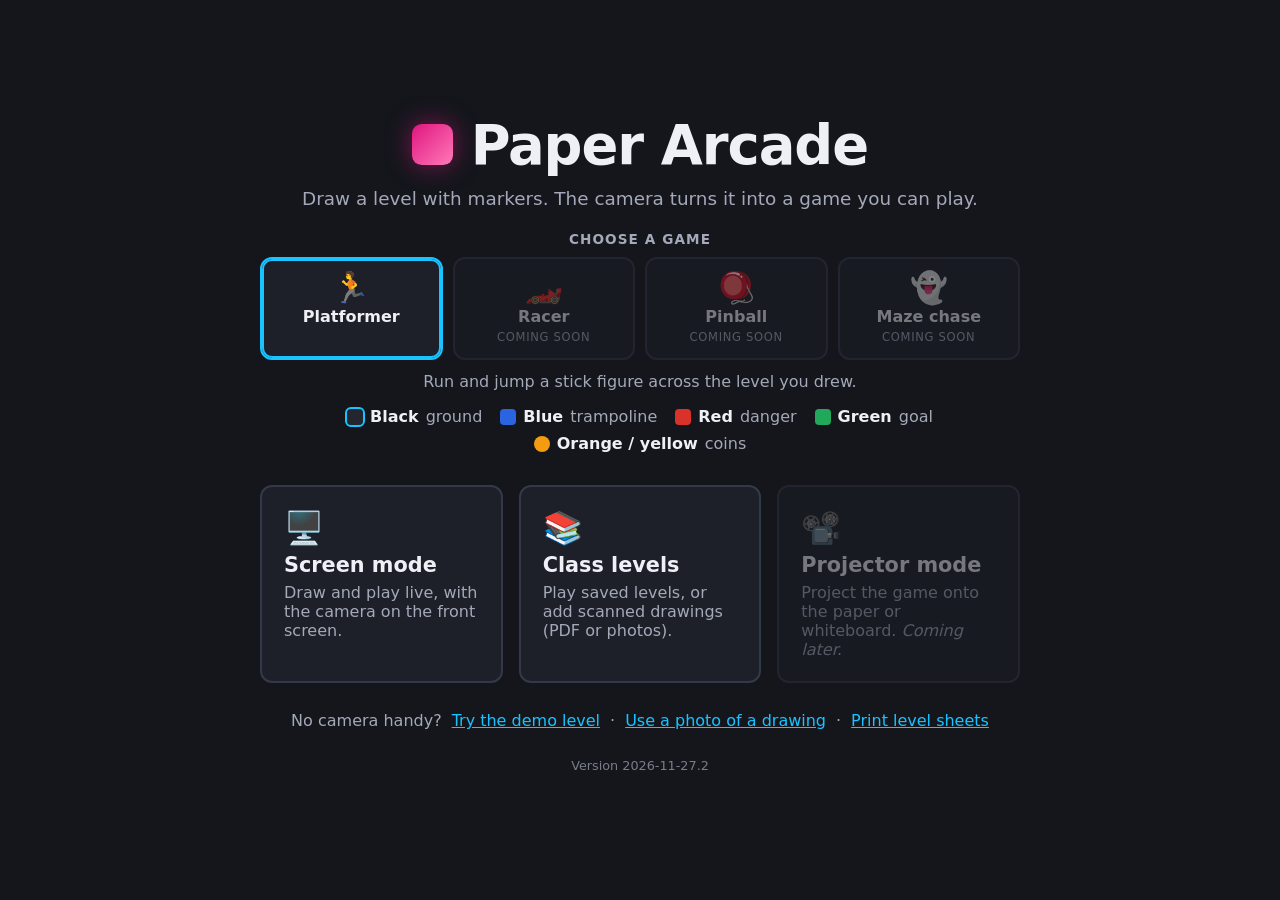
==== commit 932f21e9: "Restructure into Paper Arcade: shared core plus one folder per game - js/core: camera, calibration, " ====
--- a/index.html
+++ b/index.html
@@ -7,7 +7,7 @@
   <meta name="mobile-web-app-capable" content="yes">
   <meta name="apple-mobile-web-app-capable" content="yes">
   <meta name="apple-mobile-web-app-status-bar-style" content="black-translucent">
-  <title>Paper Platformer</title>
+  <title>Paper Arcade</title>
   <link rel="icon" href="favicon.svg" type="image/svg+xml">
   <link rel="manifest" href="manifest.webmanifest">
   <link rel="stylesheet" href="css/style.css">
@@ -17,22 +17,20 @@
   <!-- ============ START ============ -->
   <section id="start" class="screen active" aria-labelledby="title">
     <div class="start-inner">
-      <h1 id="title"><span class="logo" aria-hidden="true"></span> Paper Platformer</h1>
+      <h1 id="title"><span class="logo" aria-hidden="true"></span> Paper Arcade</h1>
       <p class="lede">Draw a level with markers. The camera turns it into a game you can play.</p>
 
-      <ul class="legend" aria-label="Marker colour key">
-        <li><span class="chip solid"></span><b>Black</b> ground</li>
-        <li><span class="chip bouncy"></span><b>Blue</b> bouncy</li>
-        <li><span class="chip hazard"></span><b>Red</b> danger</li>
-        <li><span class="chip goal"></span><b>Green</b> goal</li>
-        <li><span class="chip coin"></span><b>Orange / yellow</b> coins</li>
-      </ul>
+      <h2 class="pick-title">Choose a game</h2>
+      <div class="game-picker" id="game-picker" role="radiogroup" aria-label="Choose a game"></div>
+      <p class="game-tagline" id="game-tagline"></p>
+
+      <ul class="legend" id="legend" aria-label="Marker colour key"></ul>
 
       <div class="mode-cards">
         <button class="mode-card" id="btn-screen">
           <span class="mode-icon" aria-hidden="true">🖥️</span>
           <span class="mode-name">Screen mode</span>
-          <span class="mode-desc">Play over the camera view on the front screen.</span>
+          <span class="mode-desc">Draw and play live, with the camera on the front screen.</span>
         </button>
         <button class="mode-card" id="btn-library">
           <span class="mode-icon" aria-hidden="true">📚</span>
@@ -42,7 +40,7 @@
         <button class="mode-card" disabled aria-disabled="true">
           <span class="mode-icon" aria-hidden="true">📽️</span>
           <span class="mode-name">Projector mode</span>
-          <span class="mode-desc">Project the character onto the paper. <em>Coming later.</em></span>
+          <span class="mode-desc">Project the game onto the paper or whiteboard. <em>Coming later.</em></span>
         </button>
       </div>
 
@@ -155,11 +153,7 @@
 
       <div class="fix-menu" id="fix-menu" role="menu" hidden>
         <p class="fix-menu-title" id="fix-menu-title">This should be…</p>
-        <button role="menuitem" data-type="solid"><span class="chip solid"></span>Ground</button>
-        <button role="menuitem" data-type="bouncy"><span class="chip bouncy"></span>Bouncy</button>
-        <button role="menuitem" data-type="hazard"><span class="chip hazard"></span>Danger</button>
-        <button role="menuitem" data-type="goal"><span class="chip goal"></span>Goal</button>
-        <button role="menuitem" data-type="coin"><span class="chip coin"></span>Coin</button>
+        <div id="fix-items"></div>
         <button role="menuitem" data-type="ignore"><span class="chip ignore"></span>Ignore (not part of the game)</button>
         <button class="fix-cancel" data-type="cancel">Cancel</button>
       </div>
@@ -191,13 +185,7 @@
       <button id="btn-menu" class="secondary menu-btn" aria-expanded="false" aria-controls="tools">☰ Menu</button>
 
       <div class="tools" id="tools">
-      <ul class="legend mini" id="legend-mini" aria-label="Detected">
-        <li title="Ground"><span class="chip solid"></span><span id="n-solid">0</span></li>
-        <li title="Bouncy"><span class="chip bouncy"></span><span id="n-bouncy">0</span></li>
-        <li title="Danger"><span class="chip hazard"></span><span id="n-hazard">0</span></li>
-        <li title="Goal"><span class="chip goal"></span><span id="n-goal">0</span></li>
-        <li title="Coins"><span class="chip coin"></span><span id="n-coin">0</span></li>
-      </ul>
+      <ul class="legend mini" id="legend-mini" aria-label="What the camera sees"></ul>
 
       <button id="btn-save" class="secondary" title="Save this level to Class levels">💾 Save</button>
       <button id="btn-levels" class="secondary" title="Class levels">📚<span class="lbl"> Class levels</span></button>
@@ -221,13 +209,7 @@
               <option value="off">Off</option>
             </select>
           </label>
-          <label class="slider">Lives
-            <select id="lives">
-              <option value="3" selected>3</option>
-              <option value="5">5</option>
-              <option value="Infinity">Unlimited</option>
-            </select>
-          </label>
+          <div id="game-settings" class="game-settings"></div>
         </div>
       </details>
       <button id="btn-view" class="secondary" title="C">View: Camera</button>
@@ -265,6 +247,6 @@
     </div>
   </dialog>
 
-  <script type="module" src="js/main.js"></script>
+  <script type="module" src="js/app.js"></script>
 </body>
 </html>
--- a/css/style.css
+++ b/css/style.css
@@ -121,11 +121,11 @@
 .legend li { display: flex; align-items: center; gap: 7px; color: var(--muted); }
 .legend b { color: var(--text); }
 .chip { width: 16px; height: 16px; border-radius: 4px; display: inline-block; flex-shrink: 0; }
-.chip.solid { background: #23262e; outline: 2px solid #19c3ff; }
-.chip.bouncy { background: #2a64e0; }
-.chip.hazard { background: #d8322a; }
-.chip.goal { background: #22a85a; }
-.chip.coin { background: #f39c12; border-radius: 50%; }
+.chip.black { background: #23262e; outline: 2px solid #19c3ff; }
+.chip.blue { background: #2a64e0; }
+.chip.red { background: #d8322a; }
+.chip.green { background: #22a85a; }
+.chip.orange { background: #f39c12; border-radius: 50%; }
 .legend.mini { margin: 0; gap: 10px; }
 .legend.mini li { font-variant-numeric: tabular-nums; font-size: 0.9rem; }
 .legend.mini .chip { width: 12px; height: 12px; }
@@ -274,3 +274,17 @@
   .win-card { padding: 20px 18px; }
   .win-card h2 { font-size: 1.5rem; }
 }
+
+/* ---------- game picker ---------- */
+.pick-title { font-size: 0.85rem; font-weight: 700; letter-spacing: 0.08em; text-transform: uppercase; color: var(--muted); margin: 0 0 10px; }
+.game-picker { display: grid; grid-template-columns: repeat(auto-fit, minmax(150px, 1fr)); gap: 10px; margin-bottom: 18px; }
+.game-card { display: flex; flex-direction: column; align-items: center; gap: 4px; padding: 14px 10px; text-align: center;
+  background: var(--panel); border: 2px solid var(--line); border-radius: var(--radius); position: relative; }
+.game-card .g-icon { font-size: 1.9rem; line-height: 1; }
+.game-card .g-name { font-weight: 700; }
+.game-card .g-soon { font-size: 0.72rem; color: var(--muted); text-transform: uppercase; letter-spacing: 0.06em; }
+.game-card[aria-checked="true"] { border-color: var(--accent); box-shadow: 0 0 0 2px var(--accent) inset; }
+.game-card:hover:not(:disabled) { border-color: var(--accent); }
+.game-tagline { color: var(--muted); margin: -6px 0 14px; min-height: 1.3em; }
+.game-settings { display: flex; flex-direction: column; gap: 12px; }
+.game-settings:empty { display: none; }
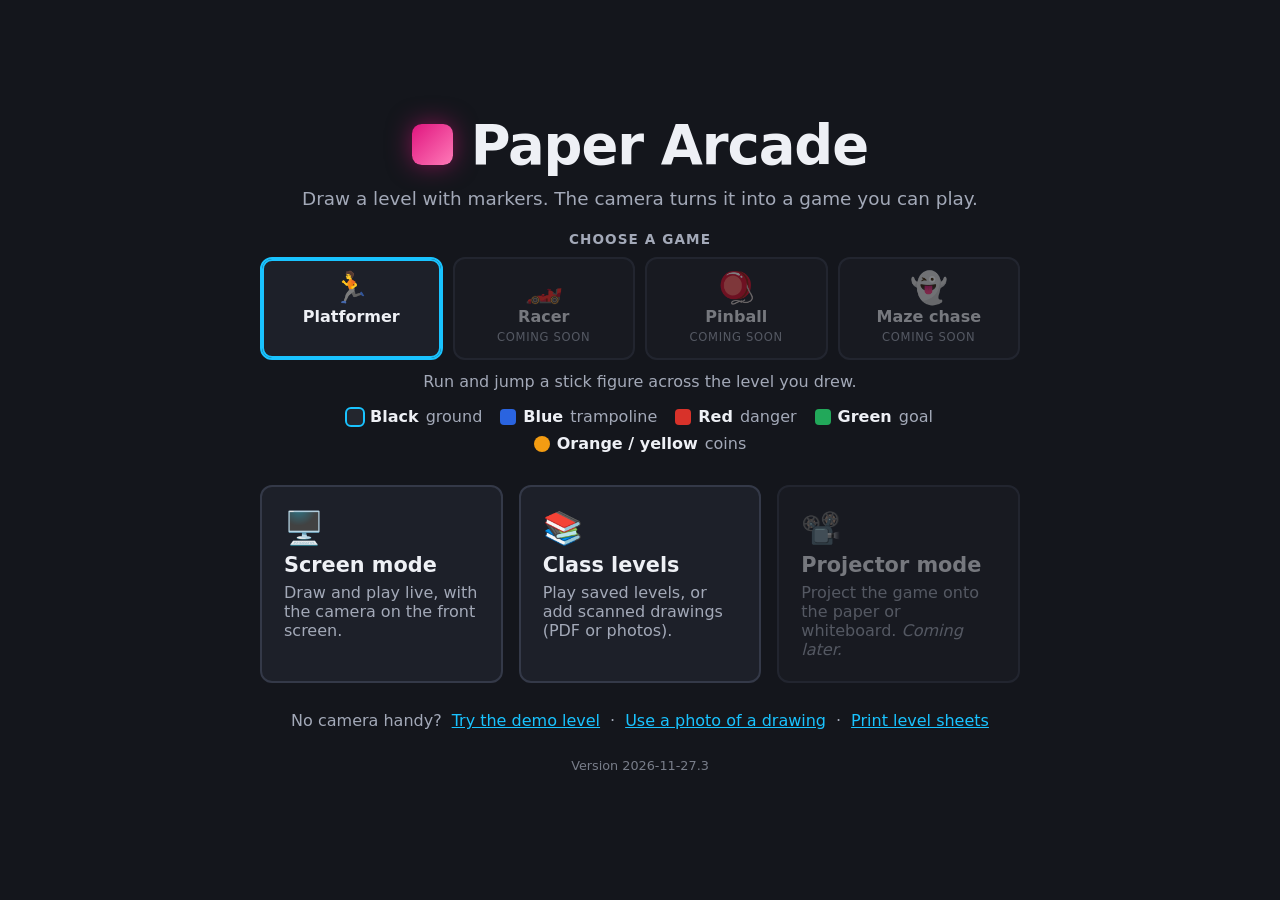
==== commit 0d0f1bdc: "Platformer feel and phone play: snappier movement, thumb-follow touch controls, zoomed follow view, " ====
--- a/index.html
+++ b/index.html
@@ -79,7 +79,11 @@
           <button id="btn-flipv" class="secondary" aria-pressed="false" title="Flip upside down">⇵ Flip</button>
         </div>
         <p class="hint small">Make the preview match what you see when you look at the paper.</p>
-        <button id="btn-lock" class="secondary">Lock colours</button>
+        <div class="row">
+          <button id="btn-lock" class="secondary">Lock colours</button>
+          <button id="btn-freeze" class="secondary" aria-pressed="false" hidden title="Hold the picture still while you set the corners">📸 Hold picture</button>
+        </div>
+        <p class="hint small" id="rotate-tip" hidden>Tip: turn on your phone's <b>rotation lock</b>, so the screen doesn't spin while the camera points down.</p>
         <p class="status" id="lock-status" role="status"></p>
       </div>
 
@@ -130,14 +134,16 @@
 
       <!-- On-screen controls for phones, tablets and touch panels -->
       <div class="touch" id="touch" aria-hidden="true">
+        <div class="tzone left" id="tz-left"></div>
+        <div class="tzone right" id="tz-right"></div>
         <div class="dpad" id="dpad">
           <span class="dp up">▲</span><span class="dp left">◀</span>
           <span class="dp right">▶</span><span class="dp down">▼</span>
           <span class="thumb" id="dpad-thumb"></span>
         </div>
         <div class="ab">
-          <button class="tbtn b" id="tb-b" tabindex="-1">B</button>
-          <button class="tbtn a" id="tb-a" tabindex="-1">A</button>
+          <span class="tbtn b" id="tb-b">B<small id="tb-b-lbl"></small></span>
+          <span class="tbtn a" id="tb-a">A<small id="tb-a-lbl"></small></span>
         </div>
       </div>
 
@@ -172,7 +178,9 @@
 
     <div class="toolbar" id="toolbar">
       <button id="btn-mode" class="primary run" title="Enter">▶ Play</button>
-      <button id="btn-restart" class="secondary" title="R" hidden>↻ Restart</button>
+      <button id="btn-snap" class="secondary" hidden title="Hold the camera picture still, or go back to live">📸 Snap</button>
+      <button id="btn-restart" class="secondary" title="R" hidden>↻<span class="lbl2"> Restart</span></button>
+      <button id="btn-zoom" class="secondary" title="Zoom in and follow the player (V)" aria-pressed="false" hidden>🔍<span class="lbl"> Zoom</span></button>
       <span class="mode-pill" id="mode-pill">BUILD</span>
       <div class="level-nav" id="level-nav" hidden>
         <button id="btn-prev-level" class="secondary" title="Previous level (PageUp)" aria-label="Previous level">◀</button>
--- a/css/style.css
+++ b/css/style.css
@@ -90,7 +90,7 @@
 .toast {
   position: absolute; top: 20px; left: 50%; transform: translateX(-50%);
   background: #000c; color: #fff; padding: 10px 18px; border-radius: 999px; font-size: 1.15rem;
-  opacity: 0; transition: opacity 0.25s; pointer-events: none;
+  opacity: 0; transition: opacity 0.25s; pointer-events: none; z-index: 9;
 }
 .toast.show { opacity: 1; }
 
@@ -114,7 +114,9 @@
 .slider { display: flex; align-items: center; gap: 6px; color: var(--muted); font-size: 0.9rem; }
 .slider input { width: 110px; accent-color: var(--accent); }
 
-:fullscreen .toolbar { position: absolute; bottom: 0; left: 0; right: 0; background: #1d2029e6; }
+/* Full screen with a mouse: the toolbar floats over the game and hides when idle.
+   On touch screens it stays in its own row, so it never covers the level. */
+@media (pointer: fine) { :fullscreen .toolbar { position: absolute; bottom: 0; left: 0; right: 0; background: #1d2029e6; } }
 
 /* ---------- colour key ---------- */
 .legend { list-style: none; padding: 0; margin: 0 0 2em; display: flex; flex-wrap: wrap; gap: 8px 18px; justify-content: center; }
@@ -139,7 +141,7 @@
 .tune-panel .slider { justify-content: space-between; }
 
 /* ---------- win card ---------- */
-.win { position: absolute; inset: 0; display: grid; place-items: center; background: #0006; }
+.win { position: absolute; inset: 0; z-index: 8; display: grid; place-items: center; background: #0006; }
 .win[hidden] { display: none; }
 .win-card { background: var(--panel); border: 2px solid #2ecc71; border-radius: 18px; padding: 26px 30px; text-align: center;
   box-shadow: 0 10px 50px #0008; max-width: 90%; animation: pop 0.35s cubic-bezier(.2,1.6,.4,1); }
@@ -222,8 +224,11 @@
 /* ---------- touch controls ---------- */
 .touch { position: absolute; inset: 0; pointer-events: none; display: none; z-index: 6; }
 #play.touch-on.playing .touch { display: block; }
-.touch .dpad, .touch .ab { pointer-events: auto; position: absolute; touch-action: none;
-  -webkit-user-select: none; user-select: none; -webkit-touch-callout: none; }
+.touch .dpad, .touch .ab { pointer-events: none; position: absolute; }
+/* The two halves of the screen take the touches; the pad and buttons just show them. */
+.tzone { position: absolute; top: 0; bottom: 0; width: 50%; pointer-events: auto; touch-action: none;
+  -webkit-user-select: none; user-select: none; -webkit-touch-callout: none; -webkit-tap-highlight-color: transparent; }
+.tzone.left { left: 0; } .tzone.right { right: 0; }
 .dpad { width: var(--dpad, 150px); height: var(--dpad, 150px); border-radius: 50%;
   background: rgba(20, 22, 28, 0.55); border: 2px solid rgba(255, 255, 255, 0.25);
   left: max(16px, env(safe-area-inset-left)); bottom: 16px; }
@@ -236,11 +241,14 @@
   background: rgba(255, 255, 255, 0.22); border: 2px solid rgba(255, 255, 255, 0.45); transform: translate(-50%, -50%); }
 .ab { right: max(16px, env(safe-area-inset-right)); bottom: 16px; width: calc(var(--btn, 76px) * 2.2); height: calc(var(--btn, 76px) * 1.9); }
 .tbtn { position: absolute; width: var(--btn, 76px); height: var(--btn, 76px); border-radius: 50%; padding: 0;
-  font-size: calc(var(--btn, 76px) * 0.36); font-weight: 800; color: #fff; touch-action: none;
+  display: flex; flex-direction: column; align-items: center; justify-content: center; line-height: 1;
+  font-size: calc(var(--btn, 76px) * 0.36); font-weight: 800; color: #fff; transition: transform 0.06s;
   border: 2px solid rgba(255, 255, 255, 0.4); box-shadow: 0 4px 12px #0006; }
 .tbtn.a { right: 0; top: 0; background: rgba(224, 21, 127, 0.8); }
 .tbtn.b { left: 0; bottom: 0; background: rgba(58, 123, 255, 0.75); }
-.tbtn.on { transform: scale(0.92); filter: brightness(1.3); }
+.tbtn.on { transform: scale(0.9); filter: brightness(1.35); }
+.tbtn small { font-size: 0.4em; font-weight: 700; letter-spacing: 0.04em; text-transform: uppercase; opacity: 0.9; margin-top: 2px; }
+.tbtn small:empty { display: none; }
 /* Side layout (landscape): controls centred in the space beside the level */
 .stage.touch-side .dpad, .stage.touch-side .ab { bottom: auto; top: 58%; transform: translateY(-50%); }
 
@@ -267,6 +275,8 @@
 }
 @media (max-width: 560px) {
   .run { min-width: 0; }
+  .lbl2 { display: none; }
+  .toolbar { flex-wrap: nowrap; }
   .level-nav button { padding: 0.45em 0.55em; }
   .lib-actions { margin-left: 0; }
   .lib-head h2 { font-size: 1.3rem; }
@@ -288,3 +298,11 @@
 .game-tagline { color: var(--muted); margin: -6px 0 14px; min-height: 1.3em; }
 .game-settings { display: flex; flex-direction: column; gap: 12px; }
 .game-settings:empty { display: none; }
+
+/* Setup on short screens (phones held sideways): keep Start in reach. */
+#btn-play { position: sticky; bottom: 0; box-shadow: 0 -8px 16px var(--panel); }
+@media (max-height: 500px) {
+  .setup-preview { padding: 8px; }
+  .setup-panel { gap: 10px; }
+  .setup-panel .hint:not(.small) { display: none; }
+}
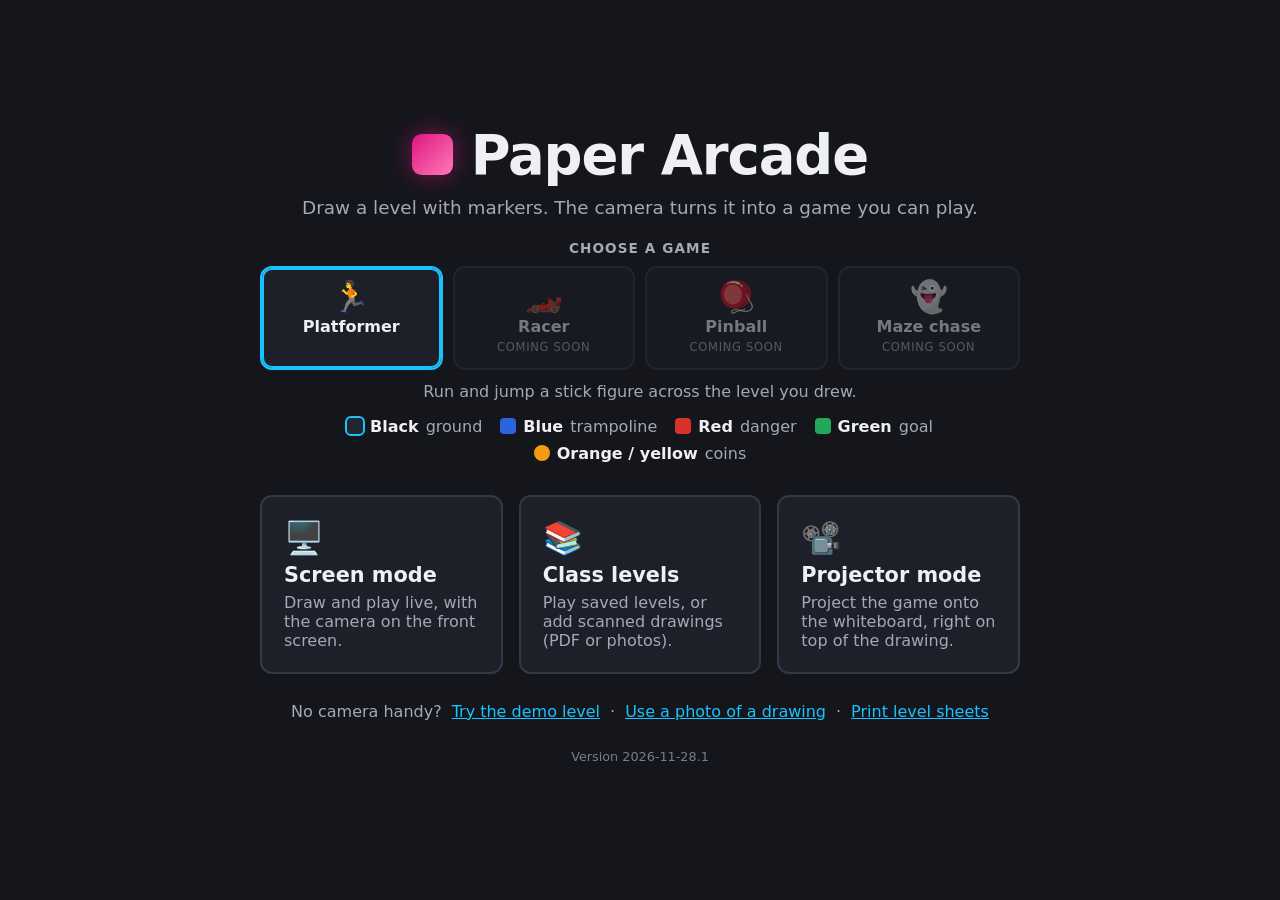
==== commit 8f262eb3: "Projector mode: pop-out projector window and automatic line-up - Projector mode card on the start sc" ====
--- a/index.html
+++ b/index.html
@@ -37,10 +37,10 @@
           <span class="mode-name">Class levels</span>
           <span class="mode-desc">Play saved levels, or add scanned drawings (PDF or photos).</span>
         </button>
-        <button class="mode-card" disabled aria-disabled="true">
+        <button class="mode-card" id="btn-projector">
           <span class="mode-icon" aria-hidden="true">📽️</span>
           <span class="mode-name">Projector mode</span>
-          <span class="mode-desc">Project the game onto the paper or whiteboard. <em>Coming later.</em></span>
+          <span class="mode-desc">Project the game onto the whiteboard, right on top of the drawing.</span>
         </button>
       </div>
 
@@ -72,7 +72,7 @@
         <label class="field">Camera
           <select id="camera-select"></select>
         </label>
-        <p class="hint">Point the camera straight down at the paper or whiteboard. Even light, no lamp right above.</p>
+        <p class="hint" id="camera-hint">Point the camera straight down at the paper or whiteboard. Even light, no lamp right above.</p>
         <div class="row orient" role="group" aria-label="Camera orientation">
           <button id="btn-rotate" class="secondary" title="Rotate 90°">⟳ Rotate</button>
           <button id="btn-fliph" class="secondary" aria-pressed="false" title="Mirror left–right">⇋ Flip</button>
@@ -87,7 +87,18 @@
         <p class="status" id="lock-status" role="status"></p>
       </div>
 
-      <div class="step">
+      <div class="step" id="step-projector" hidden>
+        <h3><span class="num">2</span> Projector</h3>
+        <p class="hint">Point the projector at the whiteboard. Then:</p>
+        <ol class="hint steps-list">
+          <li><button id="btn-proj-open" class="secondary">📽️ Open projector window</button><br>Drag it onto the projector screen and click it to fill the screen.</li>
+          <li>Make sure the camera can see the whole projected picture.</li>
+          <li><button id="btn-proj-lineup" class="secondary" disabled>🎯 Line up</button><br>The projector shows a few dots; keep the camera still and stand clear for a few seconds.</li>
+        </ol>
+        <p class="status" id="proj-status" role="status"></p>
+      </div>
+
+      <div class="step" id="step-corners">
         <h3><span class="num">2</span> Corners</h3>
         <p class="hint">Using the printed level sheet? Press <b>Find corner marks</b>. Otherwise click the four corners of the drawing area, in any order, and drag a dot to adjust it.</p>
         <p class="corner-count" id="corner-count" role="status">0 of 4 corners</p>
--- a/css/style.css
+++ b/css/style.css
@@ -69,6 +69,9 @@
 .num { display: inline-grid; place-items: center; width: 24px; height: 24px; border-radius: 50%;
   background: var(--accent); color: var(--accent-ink); font-size: 0.85rem; }
 .hint { color: var(--muted); font-size: 0.92rem; margin: 6px 0 10px; }
+.steps-list { padding-left: 1.3em; }
+.steps-list li { margin-bottom: 8px; }
+.steps-list button { margin: 2px 0 4px; color: var(--text); }
 .field { display: flex; flex-direction: column; gap: 4px; font-size: 0.9rem; color: var(--muted); }
 select { background: var(--bg); border: 1px solid var(--line); border-radius: 8px; padding: 0.5em; }
 .status { font-size: 0.88rem; color: var(--muted); min-height: 1.2em; margin: 8px 0 0; }
